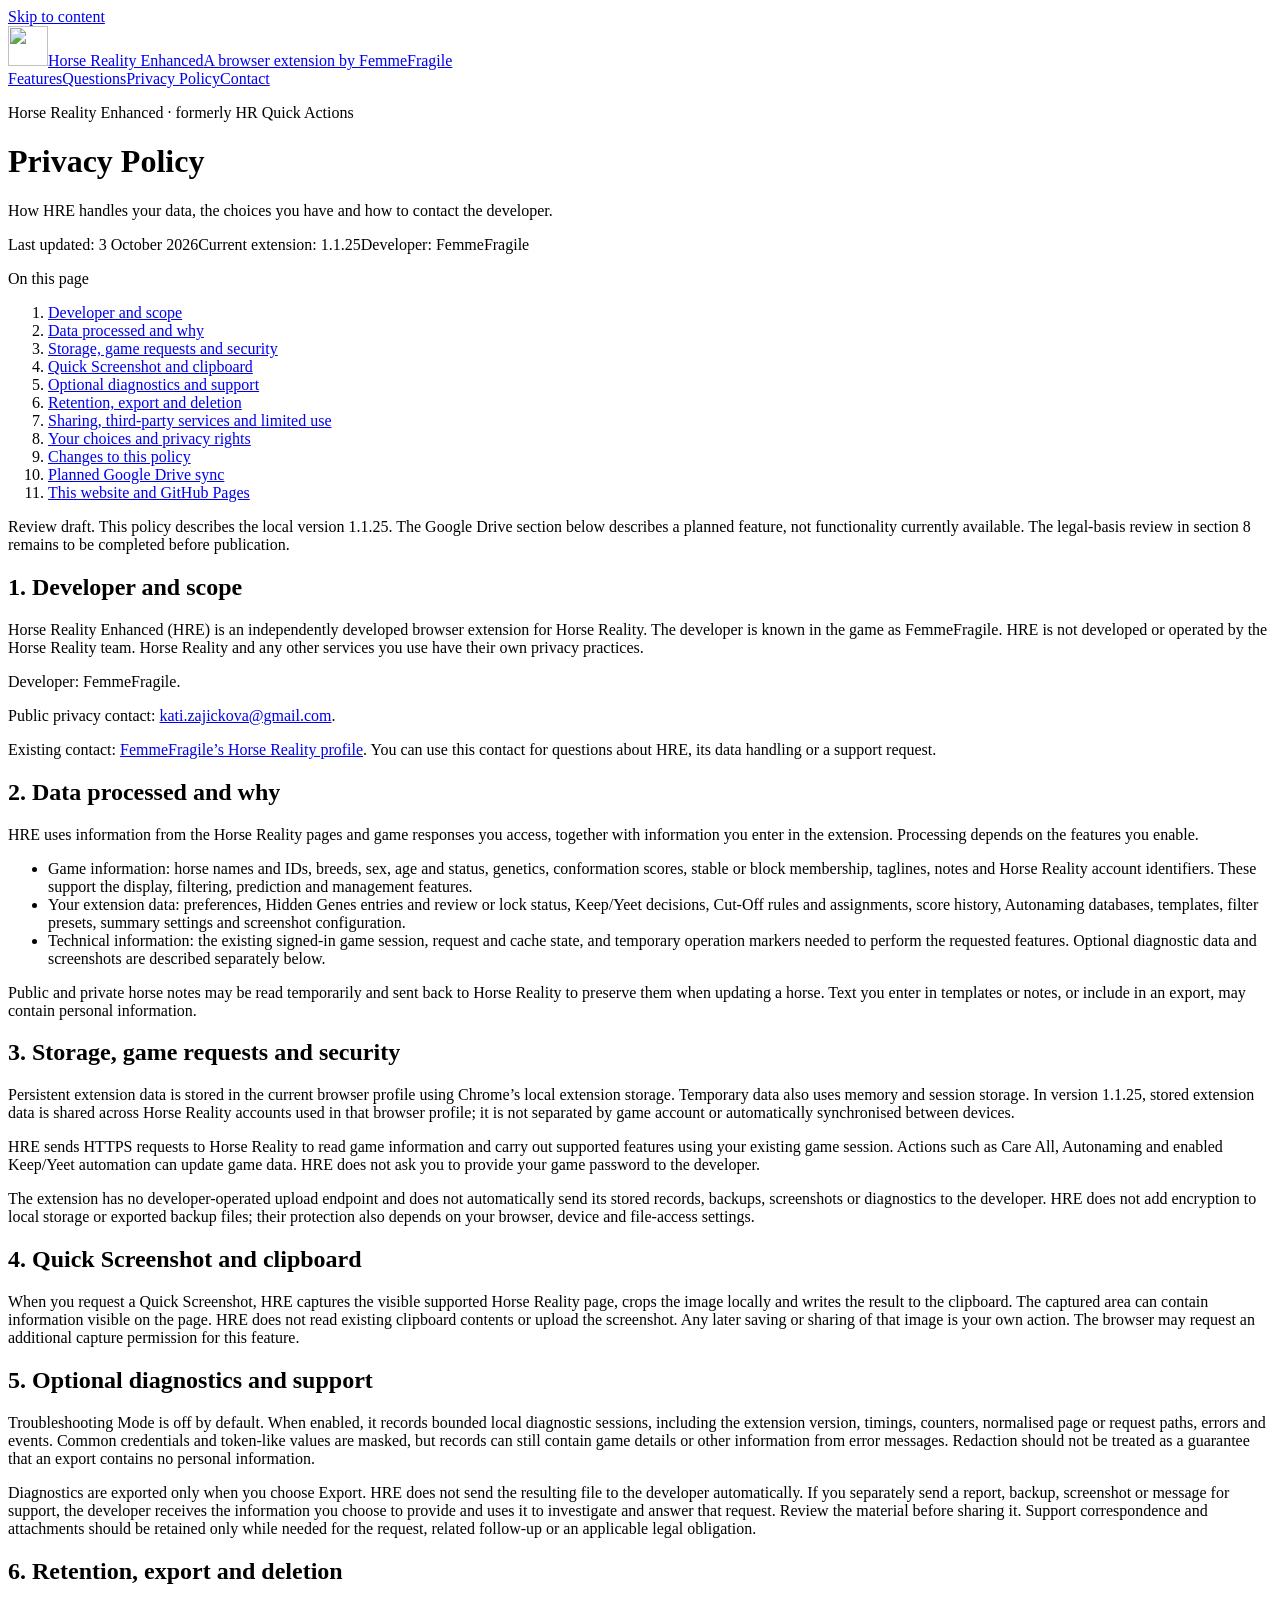
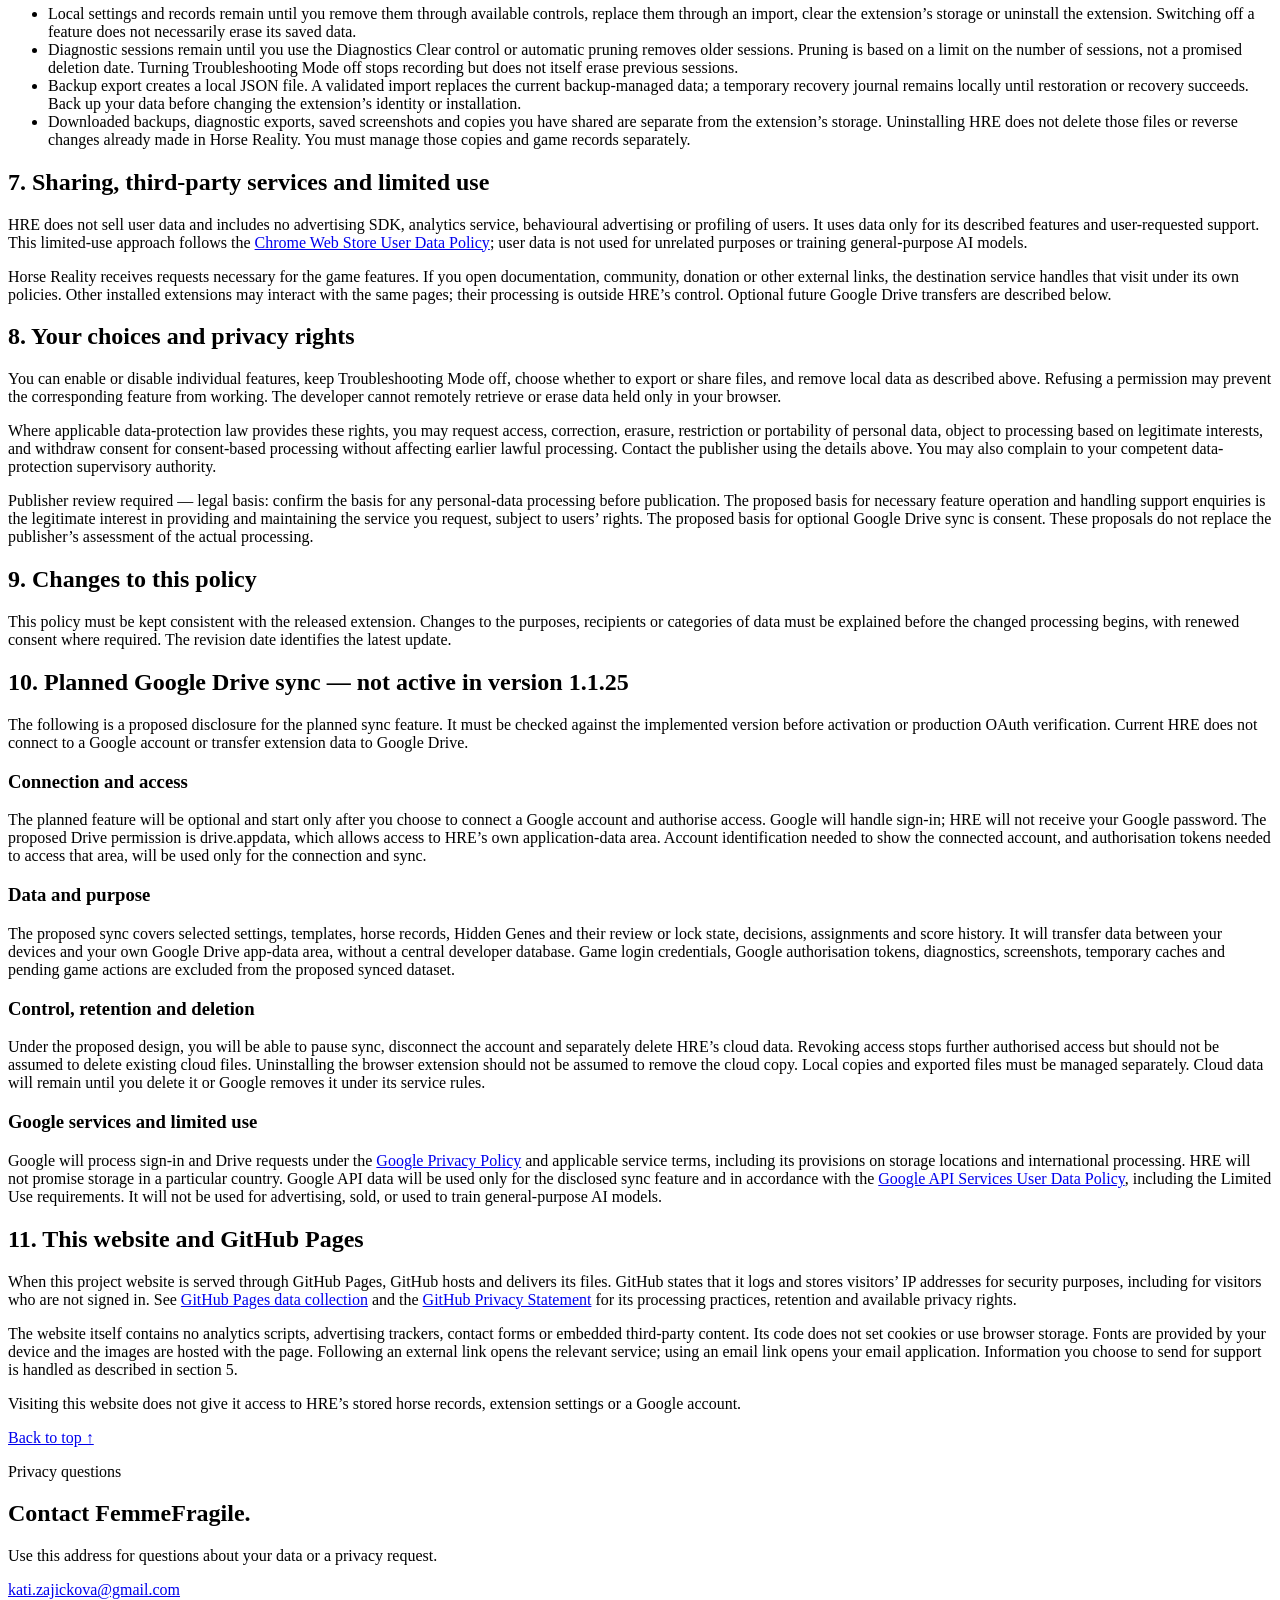
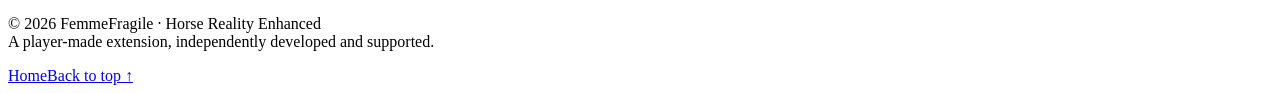
==== privacy.html @ e1de19bf "Publish Horse Reality Enhanced website" ====
<!doctype html>
<html lang="en">
<head>
  <meta charset="utf-8">
  <meta name="viewport" content="width=device-width, initial-scale=1">
  <meta name="description" content="Privacy Policy for Horse Reality Enhanced by FemmeFragile: local data, screenshots, diagnostics, deletion and planned optional Google Drive sync.">
  <meta name="theme-color" content="#14343e">
  <meta name="referrer" content="strict-origin-when-cross-origin">
  <meta http-equiv="Content-Security-Policy" content="default-src 'none'; style-src 'self'; img-src 'self'; script-src 'none'; base-uri 'self'; form-action 'none'">
  <title>Privacy Policy · Horse Reality Enhanced</title>
  <link rel="canonical" href="https://femmefragile.github.io/privacy.html">
  <link rel="icon" type="image/png" href="assets/hre-icon.png">
  <link rel="stylesheet" href="assets/styles.css">
</head>
<body id="top">
<a class="skip-link" href="#main">Skip to content</a>
<header class="site-header"><div class="container header-inner">
  <a class="brand" href="index.html" aria-label="Horse Reality Enhanced home"><img src="assets/hre-icon.png" width="40" height="40" alt=""><span><span class="brand-name">Horse Reality Enhanced</span><span class="brand-sub">A browser extension by FemmeFragile</span></span></a>
  <nav class="nav" aria-label="Main navigation"><a href="index.html#features">Features</a><a href="index.html#questions">Questions</a><a href="privacy.html" aria-current="page">Privacy Policy</a><a href="index.html#contact">Contact</a></nav>
</div></header>
<main class="container" id="main">
  <div class="page-intro"><p class="eyebrow">Horse Reality Enhanced · formerly HR Quick Actions</p><h1>Privacy Policy</h1><p class="lead">How HRE handles your data, the choices you have and how to contact the developer.</p><div class="policy-meta"><span>Last updated: <time datetime="2026-10-03">3 October 2026</time></span><span>Current extension: 1.1.25</span><span>Developer: FemmeFragile</span></div></div>
  <div class="policy-layout">
    <nav class="toc" aria-label="Privacy Policy contents"><p class="eyebrow">On this page</p><ol><li><a href="#developer">Developer and scope</a></li>
<li><a href="#data">Data processed and why</a></li>
<li><a href="#storage">Storage, game requests and security</a></li>
<li><a href="#screenshots">Quick Screenshot and clipboard</a></li>
<li><a href="#diagnostics">Optional diagnostics and support</a></li>
<li><a href="#deletion">Retention, export and deletion</a></li>
<li><a href="#sharing">Sharing, third-party services and limited use</a></li>
<li><a href="#rights">Your choices and privacy rights</a></li>
<li><a href="#changes">Changes to this policy</a></li>
<li><a href="#google-sync">Planned Google Drive sync</a></li>
<li><a href="#website">This website and GitHub Pages</a></li></ol></nav>
    <div class="policy-copy">
      <aside class="notice" aria-label="Policy status">Review draft. This policy describes the local version 1.1.25. The Google Drive section below describes a planned feature, not functionality currently available. The legal-basis review in section 8 remains to be completed before publication.</aside>
<section class="policy-section" id="developer" aria-labelledby="developer-title"><h2 id="developer-title">1. Developer and scope</h2>
<p>Horse Reality Enhanced (HRE) is an independently developed browser extension for Horse Reality. The developer is known in the game as FemmeFragile. HRE is not developed or operated by the Horse Reality team. Horse Reality and any other services you use have their own privacy practices.</p>
<p>Developer: FemmeFragile.</p>
<p>Public privacy contact: <a href="mailto:kati.zajickova@gmail.com">kati.zajickova@gmail.com</a>.</p>
<p>Existing contact: <a href="https://v2.horsereality.com/user/380761">FemmeFragile’s Horse Reality profile</a>. You can use this contact for questions about HRE, its data handling or a support request.</p>
</section>
<section class="policy-section" id="data" aria-labelledby="data-title"><h2 id="data-title">2. Data processed and why</h2>
<p>HRE uses information from the Horse Reality pages and game responses you access, together with information you enter in the extension. Processing depends on the features you enable.</p>
<ul>
<li>Game information: horse names and IDs, breeds, sex, age and status, genetics, conformation scores, stable or block membership, taglines, notes and Horse Reality account identifiers. These support the display, filtering, prediction and management features.</li>
<li>Your extension data: preferences, Hidden Genes entries and review or lock status, Keep/Yeet decisions, Cut-Off rules and assignments, score history, Autonaming databases, templates, filter presets, summary settings and screenshot configuration.</li>
<li>Technical information: the existing signed-in game session, request and cache state, and temporary operation markers needed to perform the requested features. Optional diagnostic data and screenshots are described separately below.</li>
</ul>
<p>Public and private horse notes may be read temporarily and sent back to Horse Reality to preserve them when updating a horse. Text you enter in templates or notes, or include in an export, may contain personal information.</p>
</section>
<section class="policy-section" id="storage" aria-labelledby="storage-title"><h2 id="storage-title">3. Storage, game requests and security</h2>
<p>Persistent extension data is stored in the current browser profile using Chrome’s local extension storage. Temporary data also uses memory and session storage. In version 1.1.25, stored extension data is shared across Horse Reality accounts used in that browser profile; it is not separated by game account or automatically synchronised between devices.</p>
<p>HRE sends HTTPS requests to Horse Reality to read game information and carry out supported features using your existing game session. Actions such as Care All, Autonaming and enabled Keep/Yeet automation can update game data. HRE does not ask you to provide your game password to the developer.</p>
<p>The extension has no developer-operated upload endpoint and does not automatically send its stored records, backups, screenshots or diagnostics to the developer. HRE does not add encryption to local storage or exported backup files; their protection also depends on your browser, device and file-access settings.</p>
</section>
<section class="policy-section" id="screenshots" aria-labelledby="screenshots-title"><h2 id="screenshots-title">4. Quick Screenshot and clipboard</h2>
<p>When you request a Quick Screenshot, HRE captures the visible supported Horse Reality page, crops the image locally and writes the result to the clipboard. The captured area can contain information visible on the page. HRE does not read existing clipboard contents or upload the screenshot. Any later saving or sharing of that image is your own action. The browser may request an additional capture permission for this feature.</p>
</section>
<section class="policy-section" id="diagnostics" aria-labelledby="diagnostics-title"><h2 id="diagnostics-title">5. Optional diagnostics and support</h2>
<p>Troubleshooting Mode is off by default. When enabled, it records bounded local diagnostic sessions, including the extension version, timings, counters, normalised page or request paths, errors and events. Common credentials and token-like values are masked, but records can still contain game details or other information from error messages. Redaction should not be treated as a guarantee that an export contains no personal information.</p>
<p>Diagnostics are exported only when you choose Export. HRE does not send the resulting file to the developer automatically. If you separately send a report, backup, screenshot or message for support, the developer receives the information you choose to provide and uses it to investigate and answer that request. Review the material before sharing it. Support correspondence and attachments should be retained only while needed for the request, related follow-up or an applicable legal obligation.</p>
</section>
<section class="policy-section" id="deletion" aria-labelledby="deletion-title"><h2 id="deletion-title">6. Retention, export and deletion</h2>
<ul>
<li>Local settings and records remain until you remove them through available controls, replace them through an import, clear the extension’s storage or uninstall the extension. Switching off a feature does not necessarily erase its saved data.</li>
<li>Diagnostic sessions remain until you use the Diagnostics Clear control or automatic pruning removes older sessions. Pruning is based on a limit on the number of sessions, not a promised deletion date. Turning Troubleshooting Mode off stops recording but does not itself erase previous sessions.</li>
<li>Backup export creates a local JSON file. A validated import replaces the current backup-managed data; a temporary recovery journal remains locally until restoration or recovery succeeds. Back up your data before changing the extension’s identity or installation.</li>
<li>Downloaded backups, diagnostic exports, saved screenshots and copies you have shared are separate from the extension’s storage. Uninstalling HRE does not delete those files or reverse changes already made in Horse Reality. You must manage those copies and game records separately.</li>
</ul>
</section>
<section class="policy-section" id="sharing" aria-labelledby="sharing-title"><h2 id="sharing-title">7. Sharing, third-party services and limited use</h2>
<p>HRE does not sell user data and includes no advertising SDK, analytics service, behavioural advertising or profiling of users. It uses data only for its described features and user-requested support. This limited-use approach follows the <a href="https://developer.chrome.com/docs/webstore/program-policies/limited-use">Chrome Web Store User Data Policy</a>; user data is not used for unrelated purposes or training general-purpose AI models.</p>
<p>Horse Reality receives requests necessary for the game features. If you open documentation, community, donation or other external links, the destination service handles that visit under its own policies. Other installed extensions may interact with the same pages; their processing is outside HRE’s control. Optional future Google Drive transfers are described below.</p>
</section>
<section class="policy-section" id="rights" aria-labelledby="rights-title"><h2 id="rights-title">8. Your choices and privacy rights</h2>
<p>You can enable or disable individual features, keep Troubleshooting Mode off, choose whether to export or share files, and remove local data as described above. Refusing a permission may prevent the corresponding feature from working. The developer cannot remotely retrieve or erase data held only in your browser.</p>
<p>Where applicable data-protection law provides these rights, you may request access, correction, erasure, restriction or portability of personal data, object to processing based on legitimate interests, and withdraw consent for consent-based processing without affecting earlier lawful processing. Contact the publisher using the details above. You may also complain to your competent data-protection supervisory authority.</p>
<p class="review-note">Publisher review required — legal basis: confirm the basis for any personal-data processing before publication. The proposed basis for necessary feature operation and handling support enquiries is the legitimate interest in providing and maintaining the service you request, subject to users’ rights. The proposed basis for optional Google Drive sync is consent. These proposals do not replace the publisher’s assessment of the actual processing.</p>
</section>
<section class="policy-section" id="changes" aria-labelledby="changes-title"><h2 id="changes-title">9. Changes to this policy</h2>
<p>This policy must be kept consistent with the released extension. Changes to the purposes, recipients or categories of data must be explained before the changed processing begins, with renewed consent where required. The revision date identifies the latest update.</p>
</section>
<section class="policy-section" id="google-sync" aria-labelledby="google-sync-title"><h2 id="google-sync-title">10. Planned Google Drive sync — not active in version 1.1.25</h2>
<p>The following is a proposed disclosure for the planned sync feature. It must be checked against the implemented version before activation or production OAuth verification. Current HRE does not connect to a Google account or transfer extension data to Google Drive.</p>
<h3>Connection and access</h3>
<p>The planned feature will be optional and start only after you choose to connect a Google account and authorise access. Google will handle sign-in; HRE will not receive your Google password. The proposed Drive permission is drive.appdata, which allows access to HRE’s own application-data area. Account identification needed to show the connected account, and authorisation tokens needed to access that area, will be used only for the connection and sync.</p>
<h3>Data and purpose</h3>
<p>The proposed sync covers selected settings, templates, horse records, Hidden Genes and their review or lock state, decisions, assignments and score history. It will transfer data between your devices and your own Google Drive app-data area, without a central developer database. Game login credentials, Google authorisation tokens, diagnostics, screenshots, temporary caches and pending game actions are excluded from the proposed synced dataset.</p>
<h3>Control, retention and deletion</h3>
<p>Under the proposed design, you will be able to pause sync, disconnect the account and separately delete HRE’s cloud data. Revoking access stops further authorised access but should not be assumed to delete existing cloud files. Uninstalling the browser extension should not be assumed to remove the cloud copy. Local copies and exported files must be managed separately. Cloud data will remain until you delete it or Google removes it under its service rules.</p>
<h3>Google services and limited use</h3>
<p>Google will process sign-in and Drive requests under the <a href="https://policies.google.com/privacy">Google Privacy Policy</a> and applicable service terms, including its provisions on storage locations and international processing. HRE will not promise storage in a particular country. Google API data will be used only for the disclosed sync feature and in accordance with the <a href="https://developers.google.com/terms/api-services-user-data-policy">Google API Services User Data Policy</a>, including the Limited Use requirements. It will not be used for advertising, sold, or used to train general-purpose AI models.</p>
</section>
<section class="policy-section" id="website" aria-labelledby="website-title">
<h2 id="website-title">11. This website and GitHub Pages</h2>
<p>When this project website is served through GitHub Pages, GitHub hosts and delivers its files. GitHub states that it logs and stores visitors’ IP addresses for security purposes, including for visitors who are not signed in. See <a href="https://docs.github.com/en/pages/getting-started-with-github-pages/what-is-github-pages#data-collection">GitHub Pages data collection</a> and the <a href="https://docs.github.com/en/site-policy/privacy-policies/github-general-privacy-statement">GitHub Privacy Statement</a> for its processing practices, retention and available privacy rights.</p>
<p>The website itself contains no analytics scripts, advertising trackers, contact forms or embedded third-party content. Its code does not set cookies or use browser storage. Fonts are provided by your device and the images are hosted with the page. Following an external link opens the relevant service; using an email link opens your email application. Information you choose to send for support is handled as described in section 5.</p>
<p>Visiting this website does not give it access to HRE’s stored horse records, extension settings or a Google account.</p>
</section>
      <a class="back-link" href="#top">Back to top ↑</a>
    </div>
  </div>
</main>
<section class="contact-band" aria-labelledby="privacy-contact-title"><div class="container contact-inner"><div><p class="eyebrow">Privacy questions</p><h2 id="privacy-contact-title">Contact FemmeFragile.</h2><p>Use this address for questions about your data or a privacy request.</p></div><a class="email-link" href="mailto:kati.zajickova@gmail.com">kati.zajickova@gmail.com</a></div></section>
<footer class="site-footer"><div class="container footer-inner"><p>© 2026 FemmeFragile · Horse Reality Enhanced<br>A player-made extension, independently developed and supported.</p><nav class="footer-links" aria-label="Footer navigation"><a href="index.html">Home</a><a href="#top">Back to top ↑</a></nav></div></footer>
</body>
</html>
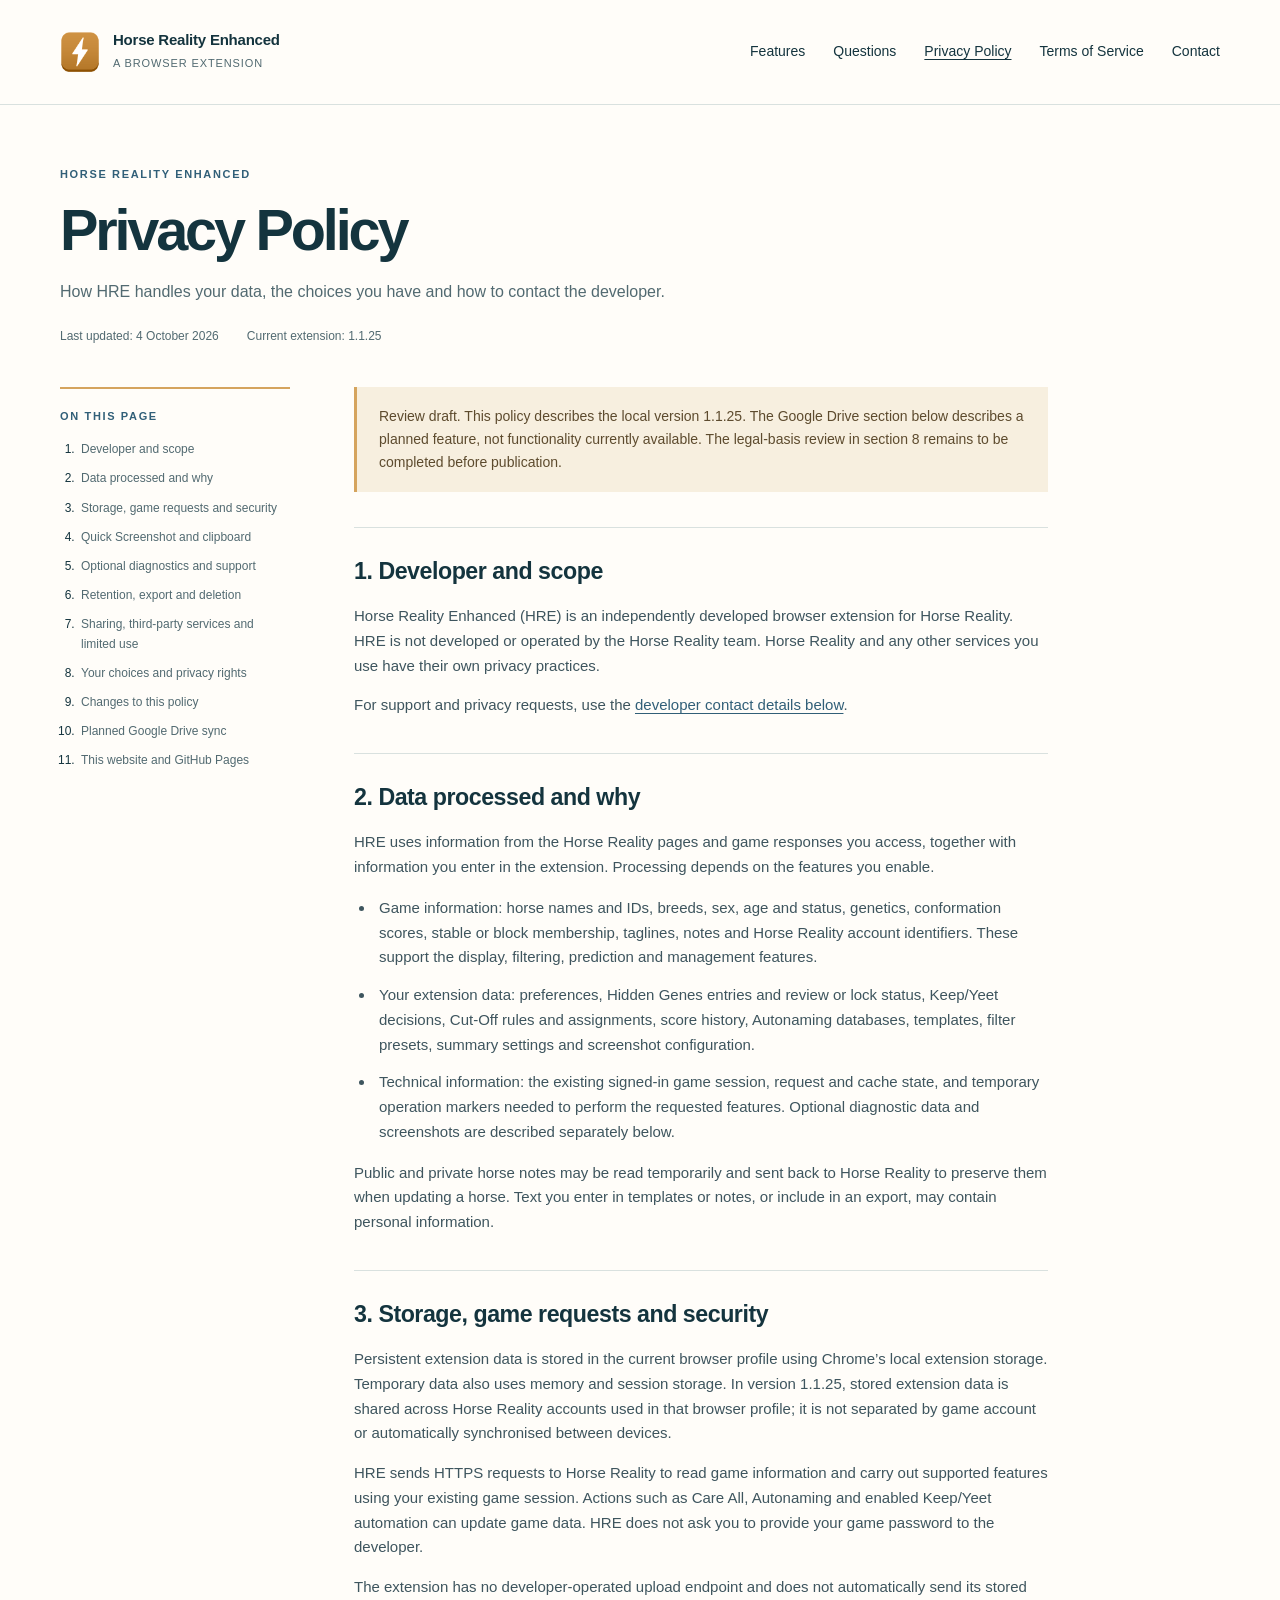
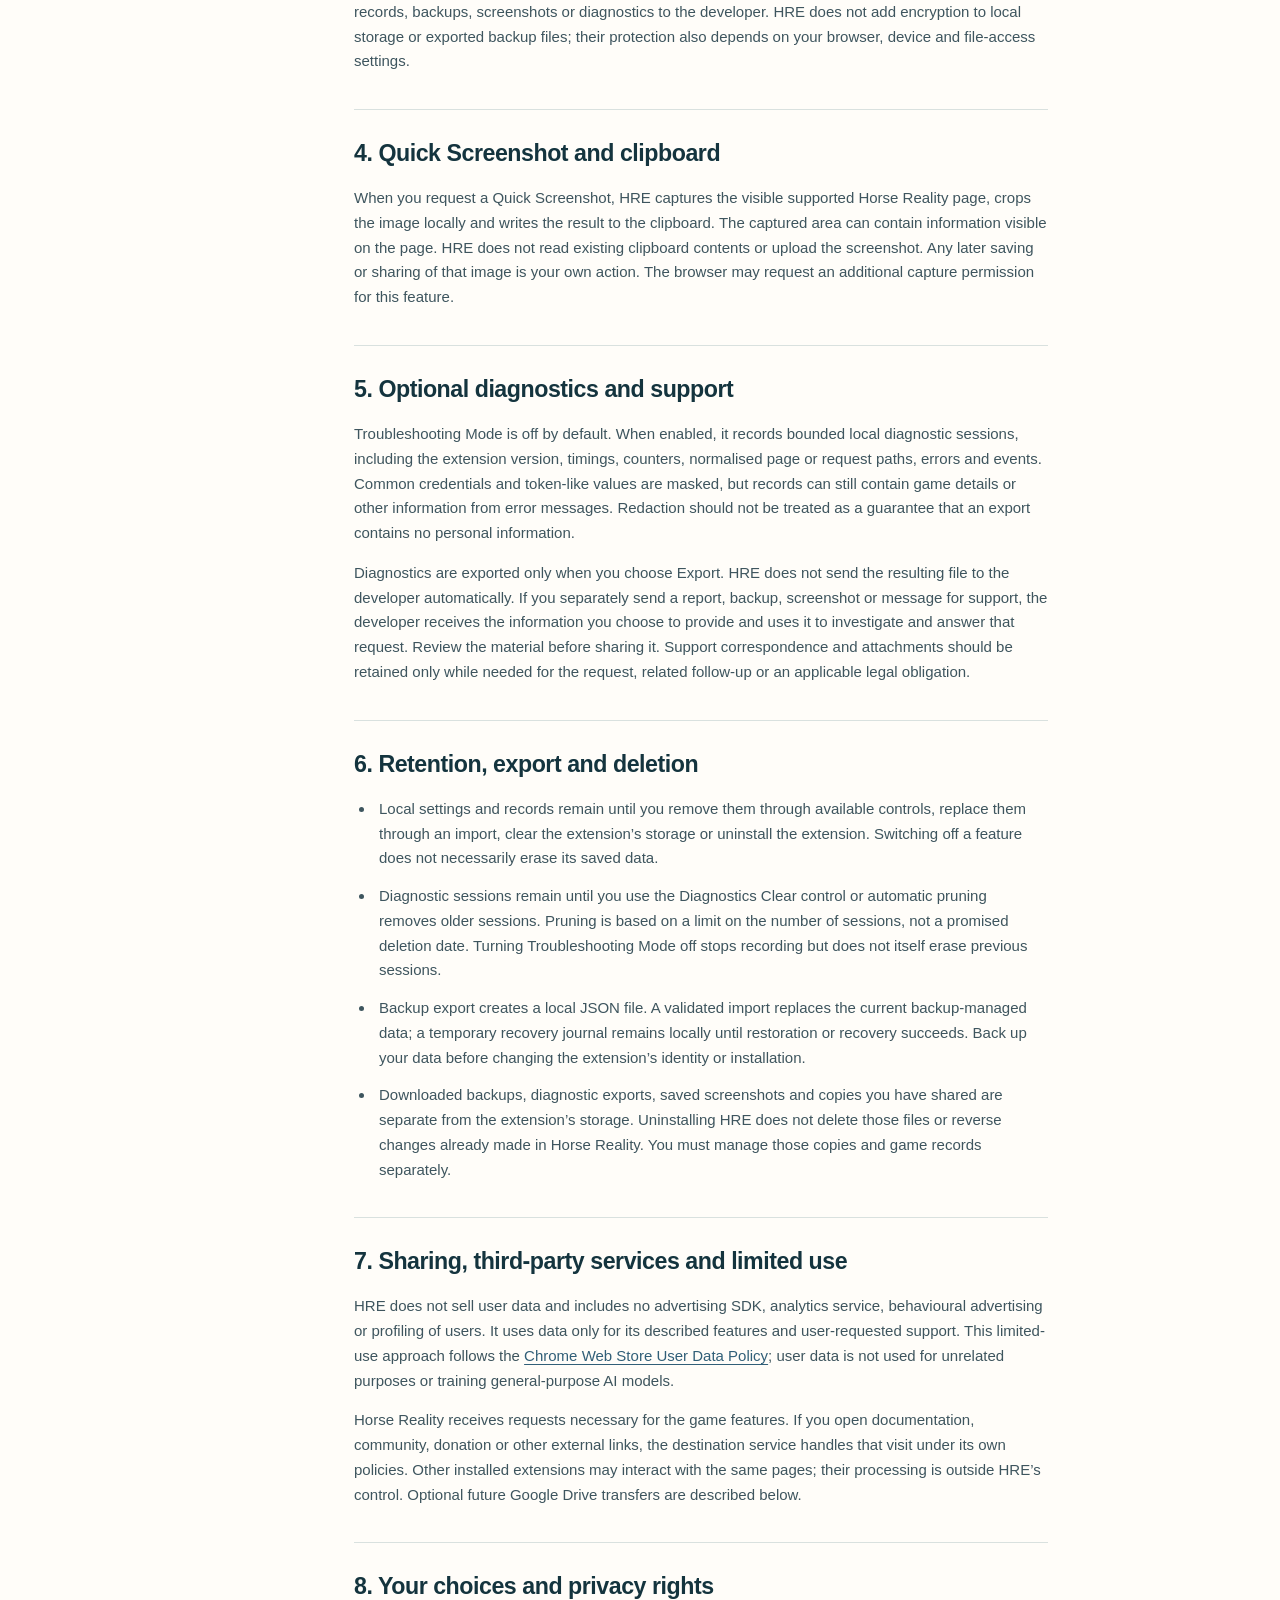
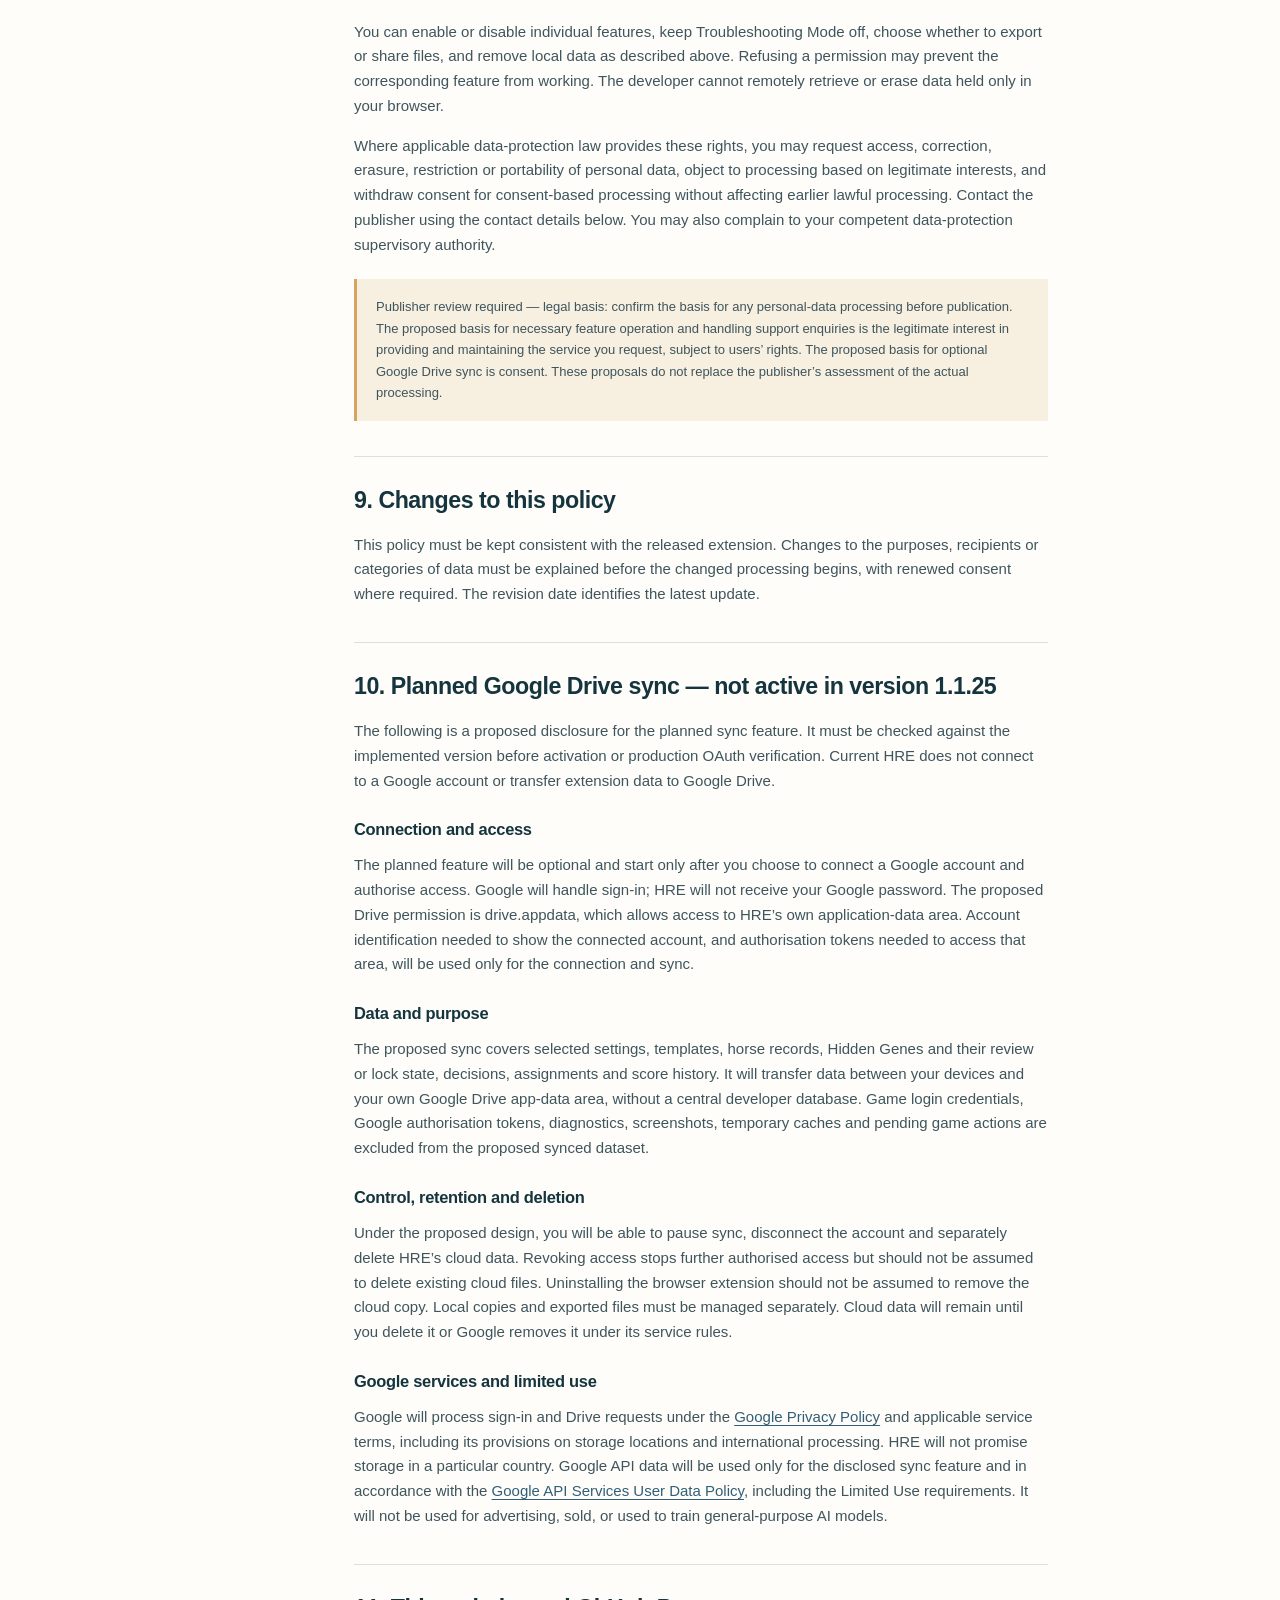
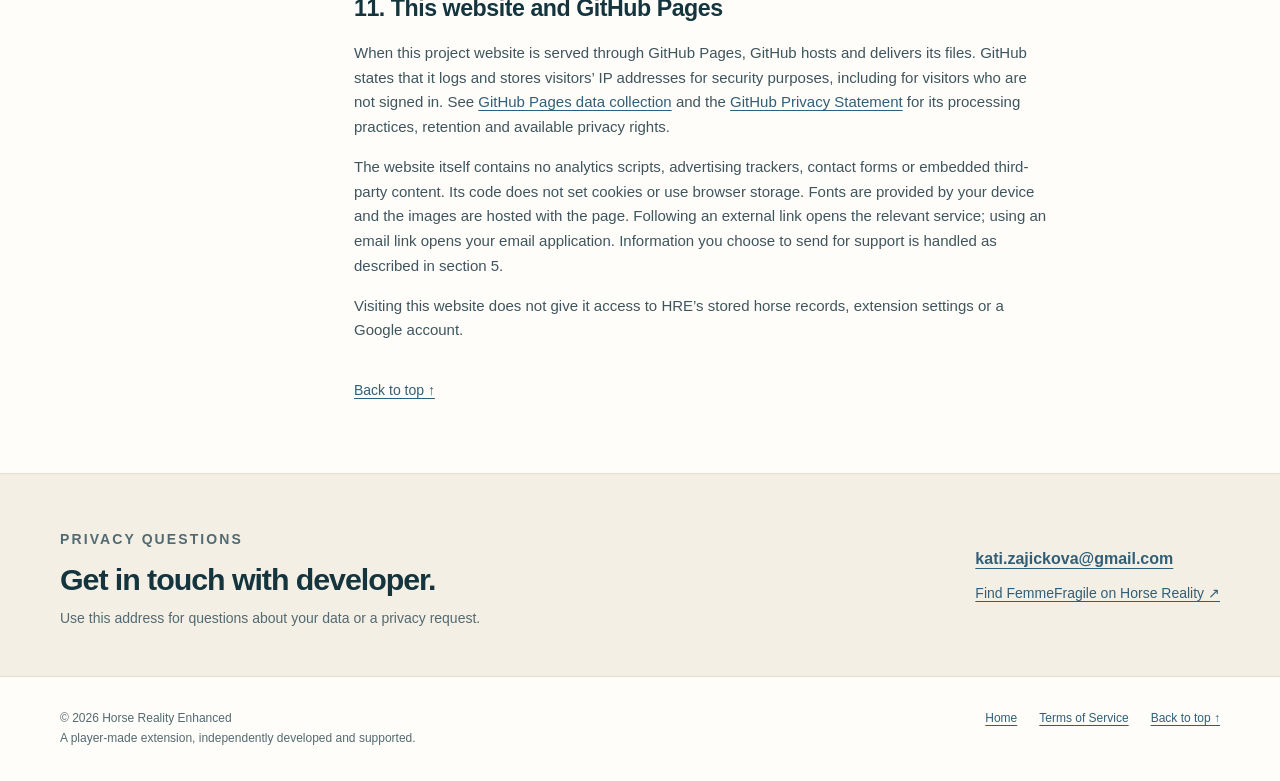
==== commit da68372e: "Add Terms of Service and simplify website attribution" ====
--- a/privacy.html
+++ b/privacy.html
@@ -3,7 +3,7 @@
 <head>
   <meta charset="utf-8">
   <meta name="viewport" content="width=device-width, initial-scale=1">
-  <meta name="description" content="Privacy Policy for Horse Reality Enhanced by FemmeFragile: local data, screenshots, diagnostics, deletion and planned optional Google Drive sync.">
+  <meta name="description" content="Privacy Policy for Horse Reality Enhanced: local data, screenshots, diagnostics, deletion and planned optional Google Drive sync.">
   <meta name="theme-color" content="#14343e">
   <meta name="referrer" content="strict-origin-when-cross-origin">
   <meta http-equiv="Content-Security-Policy" content="default-src 'none'; style-src 'self'; img-src 'self'; script-src 'none'; base-uri 'self'; form-action 'none'">
@@ -15,11 +15,11 @@
 <body id="top">
 <a class="skip-link" href="#main">Skip to content</a>
 <header class="site-header"><div class="container header-inner">
-  <a class="brand" href="index.html" aria-label="Horse Reality Enhanced home"><img src="assets/hre-icon.png" width="40" height="40" alt=""><span><span class="brand-name">Horse Reality Enhanced</span><span class="brand-sub">A browser extension by FemmeFragile</span></span></a>
-  <nav class="nav" aria-label="Main navigation"><a href="index.html#features">Features</a><a href="index.html#questions">Questions</a><a href="privacy.html" aria-current="page">Privacy Policy</a><a href="index.html#contact">Contact</a></nav>
+  <a class="brand" href="index.html" aria-label="Horse Reality Enhanced home"><img src="assets/hre-icon.png" width="40" height="40" alt=""><span><span class="brand-name">Horse Reality Enhanced</span><span class="brand-sub">A browser extension</span></span></a>
+  <nav class="nav" aria-label="Main navigation"><a href="index.html#features">Features</a><a href="index.html#questions">Questions</a><a href="privacy.html" aria-current="page">Privacy Policy</a><a href="terms.html">Terms of Service</a><a href="index.html#contact">Contact</a></nav>
 </div></header>
 <main class="container" id="main">
-  <div class="page-intro"><p class="eyebrow">Horse Reality Enhanced · formerly HR Quick Actions</p><h1>Privacy Policy</h1><p class="lead">How HRE handles your data, the choices you have and how to contact the developer.</p><div class="policy-meta"><span>Last updated: <time datetime="2026-10-03">3 October 2026</time></span><span>Current extension: 1.1.25</span><span>Developer: FemmeFragile</span></div></div>
+  <div class="page-intro"><p class="eyebrow">Horse Reality Enhanced</p><h1>Privacy Policy</h1><p class="lead">How HRE handles your data, the choices you have and how to contact the developer.</p><div class="policy-meta"><span>Last updated: <time datetime="2026-10-04">4 October 2026</time></span><span>Current extension: 1.1.25</span></div></div>
   <div class="policy-layout">
     <nav class="toc" aria-label="Privacy Policy contents"><p class="eyebrow">On this page</p><ol><li><a href="#developer">Developer and scope</a></li>
 <li><a href="#data">Data processed and why</a></li>
@@ -35,10 +35,8 @@
     <div class="policy-copy">
       <aside class="notice" aria-label="Policy status">Review draft. This policy describes the local version 1.1.25. The Google Drive section below describes a planned feature, not functionality currently available. The legal-basis review in section 8 remains to be completed before publication.</aside>
 <section class="policy-section" id="developer" aria-labelledby="developer-title"><h2 id="developer-title">1. Developer and scope</h2>
-<p>Horse Reality Enhanced (HRE) is an independently developed browser extension for Horse Reality. The developer is known in the game as FemmeFragile. HRE is not developed or operated by the Horse Reality team. Horse Reality and any other services you use have their own privacy practices.</p>
-<p>Developer: FemmeFragile.</p>
-<p>Public privacy contact: <a href="mailto:kati.zajickova@gmail.com">kati.zajickova@gmail.com</a>.</p>
-<p>Existing contact: <a href="https://v2.horsereality.com/user/380761">FemmeFragile’s Horse Reality profile</a>. You can use this contact for questions about HRE, its data handling or a support request.</p>
+<p>Horse Reality Enhanced (HRE) is an independently developed browser extension for Horse Reality. HRE is not developed or operated by the Horse Reality team. Horse Reality and any other services you use have their own privacy practices.</p>
+<p>For support and privacy requests, use the <a href="#contact">developer contact details below</a>.</p>
 </section>
 <section class="policy-section" id="data" aria-labelledby="data-title"><h2 id="data-title">2. Data processed and why</h2>
 <p>HRE uses information from the Horse Reality pages and game responses you access, together with information you enter in the extension. Processing depends on the features you enable.</p>
@@ -75,7 +73,7 @@
 </section>
 <section class="policy-section" id="rights" aria-labelledby="rights-title"><h2 id="rights-title">8. Your choices and privacy rights</h2>
 <p>You can enable or disable individual features, keep Troubleshooting Mode off, choose whether to export or share files, and remove local data as described above. Refusing a permission may prevent the corresponding feature from working. The developer cannot remotely retrieve or erase data held only in your browser.</p>
-<p>Where applicable data-protection law provides these rights, you may request access, correction, erasure, restriction or portability of personal data, object to processing based on legitimate interests, and withdraw consent for consent-based processing without affecting earlier lawful processing. Contact the publisher using the details above. You may also complain to your competent data-protection supervisory authority.</p>
+<p>Where applicable data-protection law provides these rights, you may request access, correction, erasure, restriction or portability of personal data, object to processing based on legitimate interests, and withdraw consent for consent-based processing without affecting earlier lawful processing. Contact the publisher using the contact details below. You may also complain to your competent data-protection supervisory authority.</p>
 <p class="review-note">Publisher review required — legal basis: confirm the basis for any personal-data processing before publication. The proposed basis for necessary feature operation and handling support enquiries is the legitimate interest in providing and maintaining the service you request, subject to users’ rights. The proposed basis for optional Google Drive sync is consent. These proposals do not replace the publisher’s assessment of the actual processing.</p>
 </section>
 <section class="policy-section" id="changes" aria-labelledby="changes-title"><h2 id="changes-title">9. Changes to this policy</h2>
@@ -102,7 +100,7 @@
     </div>
   </div>
 </main>
-<section class="contact-band" aria-labelledby="privacy-contact-title"><div class="container contact-inner"><div><p class="eyebrow">Privacy questions</p><h2 id="privacy-contact-title">Contact FemmeFragile.</h2><p>Use this address for questions about your data or a privacy request.</p></div><a class="email-link" href="mailto:kati.zajickova@gmail.com">kati.zajickova@gmail.com</a></div></section>
-<footer class="site-footer"><div class="container footer-inner"><p>© 2026 FemmeFragile · Horse Reality Enhanced<br>A player-made extension, independently developed and supported.</p><nav class="footer-links" aria-label="Footer navigation"><a href="index.html">Home</a><a href="#top">Back to top ↑</a></nav></div></footer>
+<section class="contact-band" id="contact" aria-labelledby="privacy-contact-title"><div class="container contact-inner"><div><p class="eyebrow">Privacy questions</p><h2 id="privacy-contact-title">Get in touch with developer.</h2><p>Use this address for questions about your data or a privacy request.</p></div><div><a class="email-link" href="mailto:kati.zajickova@gmail.com">kati.zajickova@gmail.com</a><p><a href="https://v2.horsereality.com/user/380761">Find FemmeFragile on Horse Reality ↗</a></p></div></div></section>
+<footer class="site-footer"><div class="container footer-inner"><p>© 2026 Horse Reality Enhanced<br>A player-made extension, independently developed and supported.</p><nav class="footer-links" aria-label="Footer navigation"><a href="index.html">Home</a><a href="terms.html">Terms of Service</a><a href="#top">Back to top ↑</a></nav></div></footer>
 </body>
 </html>
--- a/assets/styles.css
+++ b/assets/styles.css
@@ -0,0 +1,180 @@
+:root {
+  --ink: #14343e;
+  --muted: #526a71;
+  --paper: #fffdf9;
+  --white: #ffffff;
+  --line: #d9e1df;
+  --blue: #315f78;
+  --gold: #d5a45e;
+  --pale: #f4efe5;
+  --soft: #edf3f2;
+  --radius: 8px;
+  color-scheme: light;
+  font-family: -apple-system, BlinkMacSystemFont, "Segoe UI", Arial, sans-serif;
+  color: var(--ink);
+  background: var(--paper);
+  font-synthesis: none;
+}
+* { box-sizing: border-box; }
+html { scroll-behavior: smooth; scroll-padding-top: 28px; }
+body { margin: 0; font-size: 16px; line-height: 1.65; }
+img { display: block; max-width: 100%; height: auto; }
+a { color: var(--blue); text-underline-offset: .22em; }
+a:hover { text-decoration-thickness: 2px; }
+a:focus-visible, summary:focus-visible { outline: 3px solid var(--blue); outline-offset: 5px; border-radius: 2px; }
+::selection { background: #efd6ae; color: var(--ink); }
+h1, h2, h3, p, figure { margin: 0; }
+h1, h2, h3 { line-height: 1.15; font-weight: 650; }
+h1 { font-size: clamp(2.65rem, 5.4vw, 4.6rem); letter-spacing: -.055em; }
+h2 { font-size: clamp(1.9rem, 3vw, 2.65rem); letter-spacing: -.035em; }
+h3 { font-size: 1.18rem; letter-spacing: -.018em; }
+p + p { margin-top: 1em; }
+section { scroll-margin-top: 24px; }
+.container { width: min(1160px, calc(100% - 96px)); margin-inline: auto; }
+.skip-link { position: absolute; left: 20px; top: -90px; padding: 10px 18px; background: var(--ink); color: white; z-index: 100; }
+.skip-link:focus { top: 15px; }
+.site-header { border-bottom: 1px solid var(--line); }
+.header-inner { display: flex; align-items: center; justify-content: space-between; gap: 32px; min-height: 104px; }
+.brand { display: flex; align-items: center; gap: 13px; text-decoration: none; color: var(--ink); flex-shrink: 0; }
+.brand img { width: 40px; height: 40px; }
+.brand-name { display: block; font-weight: 750; font-size: 15px; line-height: 1.2; letter-spacing: -.015em; }
+.brand-sub { display: block; font-size: 11px; color: var(--muted); letter-spacing: .08em; text-transform: uppercase; margin-top: 5px; }
+.nav { display: flex; align-items: center; gap: 28px; flex-wrap: wrap; font-size: 14px; }
+.nav a { color: var(--ink); text-decoration: none; padding-block: 9px; }
+.nav a:hover, .nav a[aria-current="page"] { text-decoration: underline; }
+.eyebrow { font-size: 11px; line-height: 1.4; font-weight: 750; text-transform: uppercase; letter-spacing: .15em; color: var(--blue); }
+.hero { display: grid; grid-template-columns: 1.1fr 1fr; align-items: center; gap: 64px; padding-block: 88px 72px; }
+.hero h1 { margin-top: 22px; max-width: 10ch; }
+.hero h1 span { color: var(--blue); }
+.hero .lead { margin-top: 24px; max-width: 48ch; font-size: 17px; color: var(--muted); }
+.actions { display: flex; flex-wrap: wrap; align-items: center; gap: 16px 24px; margin-top: 30px; }
+.button { display: inline-flex; align-items: center; justify-content: center; gap: 18px; border: 1px solid var(--ink); border-radius: 4px; padding: 12px 19px; color: white; background: var(--ink); text-decoration: none; font-size: 14px; font-weight: 650; min-height: 48px; }
+.button:hover { background: var(--blue); border-color: var(--blue); text-decoration: none; }
+.text-link { font-size: 14px; font-weight: 650; }
+.release-note { display: flex; align-items: baseline; gap: 8px; margin-top: 25px; font-size: 12px; color: var(--muted); }
+.release-note::before { content: ""; display: inline-block; width: 6px; height: 6px; border-radius: 50%; background: #a4722c; flex-shrink: 0; }
+.hero-panel { background: var(--ink); color: var(--paper); padding: 36px; border-radius: var(--radius); position: relative; border-top: 4px solid var(--gold); }
+.hero-panel .eyebrow { color: #e8bf83; }
+.hero-panel h2 { margin-top: 18px; font-size: 1.95rem; max-width: 22ch; }
+.panel-list { margin: 30px 0 0; padding: 0; list-style: none; }
+.panel-list li { display: grid; grid-template-columns: 28px 1fr; gap: 15px; padding-block: 17px; border-top: 1px solid #45616a; }
+.panel-list li:last-child { padding-bottom: 0; }
+.panel-number { font-size: 11px; color: #e8bf83; padding-top: 4px; }
+.panel-list strong { display: block; font-size: 15px; font-weight: 600; }
+.panel-list p { font-size: 13px; line-height: 1.5; color: #cbd9dc; margin-top: 4px; }
+.principles { display: flex; flex-wrap: wrap; align-items: center; justify-content: space-between; gap: 15px 25px; padding-block: 24px; border-block: 1px solid var(--line); color: var(--muted); font-size: 13px; }
+.principles strong { color: var(--ink); font-weight: 650; }
+.section { padding-block: 80px; }
+.section-head { display: grid; grid-template-columns: 1.1fr 1fr; align-items: end; gap: 64px; margin-bottom: 35px; }
+.section-head h2 { margin-top: 15px; max-width: 18ch; }
+.section-head > p { color: var(--muted); font-size: 15px; max-width: 47ch; }
+.feature-grid { display: grid; grid-template-columns: repeat(3, minmax(0, 1fr)); gap: 0 30px; }
+.feature { padding: 28px 0; border-top: 1px solid var(--line); }
+.feature-number { font-size: 11px; letter-spacing: .1em; color: #826031; margin-bottom: 18px; }
+.feature p { color: var(--muted); font-size: 14px; margin-top: 13px; }
+.preview { border: 1px solid var(--line); border-radius: var(--radius); overflow: hidden; background: var(--white); margin-top: 16px; }
+.preview a { display: block; }
+.preview a:focus-visible { outline-offset: -4px; }
+.preview figcaption { display: flex; justify-content: space-between; gap: 15px; padding: 15px 20px; font-size: 12px; color: var(--muted); border-top: 1px solid var(--line); }
+.privacy-band { background: var(--soft); border-block: 1px solid var(--line); }
+.two-column { display: grid; grid-template-columns: 1.1fr 1fr; gap: 64px; align-items: start; }
+.two-column h2 { margin-top: 15px; max-width: 17ch; }
+.two-column .body-copy { margin-top: 23px; color: var(--muted); font-size: 15px; max-width: 47ch; }
+.sync-note { border-left: 3px solid var(--gold); padding: 5px 0 5px 26px; }
+.badge { display: inline-block; border: 1px solid #ae8952; border-radius: 3px; padding: 3px 8px; font-size: 10px; font-weight: 750; letter-spacing: .08em; text-transform: uppercase; color: #795321; }
+.sync-note h3 { font-size: 1.5rem; margin-top: 17px; }
+.sync-note p { margin-top: 15px; font-size: 14px; color: var(--muted); }
+.faq { border-top: 1px solid var(--line); }
+details { border-bottom: 1px solid var(--line); }
+summary { cursor: pointer; padding: 21px 4px; font-weight: 600; font-size: 16px; }
+summary::marker { color: #9a6b2d; }
+details p { padding: 0 25px 22px; max-width: 80ch; color: var(--muted); font-size: 15px; }
+.contact-band { background: var(--pale); padding-block: 46px; border-block: 1px solid #e7ddcc; }
+.contact-inner { display: flex; justify-content: space-between; align-items: center; gap: 32px; }
+.contact-inner h2 { font-size: 1.9rem; margin-top: 12px; }
+.contact-inner p { color: var(--muted); margin-top: 10px; font-size: 14px; }
+.email-link { overflow-wrap: anywhere; font-weight: 600; }
+.site-footer { padding-block: 32px; }
+.footer-inner { display: flex; justify-content: space-between; gap: 20px; align-items: flex-start; font-size: 12px; color: var(--muted); }
+.footer-inner p { max-width: 60ch; }
+.footer-links { display: flex; gap: 22px; flex-wrap: wrap; }
+.page-intro { padding-block: 62px 40px; }
+.page-intro h1 { margin-top: 15px; font-size: clamp(2.5rem, 4.5vw, 3.75rem); }
+.page-intro .lead { color: var(--muted); margin-top: 15px; max-width: 70ch; }
+.policy-meta { display: flex; flex-wrap: wrap; gap: 10px 28px; font-size: 12px; color: var(--muted); margin-top: 22px; }
+.policy-layout { display: grid; grid-template-columns: 230px minmax(0, 1fr); gap: 64px; padding-bottom: 70px; }
+.toc { position: sticky; top: 28px; align-self: start; border-top: 2px solid var(--gold); padding-top: 20px; }
+.toc ol { padding-left: 18px; margin: 16px 0 0; font-size: 12px; line-height: 1.6; }
+.toc li { margin-bottom: 10px; padding-left: 3px; }
+.toc a { text-decoration: none; color: var(--muted); }
+.toc a:hover { text-decoration: underline; color: var(--blue); }
+.policy-copy { min-width: 0; max-width: 78ch; }
+.notice { background: #f7efdf; border-left: 3px solid var(--gold); padding: 18px 22px; font-size: 14px; color: #5d4b2e; margin-bottom: 35px; }
+.notice strong { color: #584326; }
+.policy-section { border-top: 1px solid var(--line); padding-top: 28px; margin-top: 35px; }
+.policy-section h2 { font-size: 1.45rem; line-height: 1.3; letter-spacing: -.02em; margin-bottom: 18px; }
+.policy-section h3 { margin: 25px 0 12px; font-size: 1.03rem; line-height: 1.4; }
+.policy-section p, .policy-section li { font-size: 15px; color: #3e555e; overflow-wrap: anywhere; }
+.policy-section ul { padding-left: 21px; }
+.policy-section li { padding-left: 4px; margin-bottom: 13px; }
+.policy-section a { overflow-wrap: anywhere; }
+.policy-section .review-note { background: #f7efdf; border-left: 3px solid var(--gold); padding: 17px 19px; font-size: 13px; margin-top: 22px; }
+.back-link { margin-top: 36px; display: inline-block; font-size: 14px; }
+@media (max-width: 900px) {
+  .container { width: min(100% - 56px, 1160px); }
+  .hero, .section-head, .two-column { gap: 32px; }
+  .hero { padding-block: 58px; }
+  .hero-panel { padding: 28px; }
+  .policy-layout { grid-template-columns: 185px minmax(0, 1fr); gap: 35px; }
+  .nav { gap: 18px; }
+}
+@media (max-width: 680px) {
+  .container { width: calc(100% - 40px); }
+  .header-inner { flex-direction: column; align-items: flex-start; gap: 13px; padding-block: 21px 14px; }
+  .brand img { width: 35px; height: 35px; }
+  .nav { gap: 8px 23px; font-size: 13px; }
+  .hero, .section-head, .two-column { grid-template-columns: 1fr; gap: 30px; }
+  .hero { padding-block: 43px 36px; }
+  .hero h1 { max-width: 11ch; }
+  .hero .lead { font-size: 16px; }
+  .hero-panel { margin-top: 5px; padding: 27px; }
+  .hero-panel h2 { max-width: none; font-size: 1.8rem; }
+  .panel-list { margin-top: 22px; }
+  .principles { justify-content: flex-start; font-size: 12px; }
+  .section { padding-block: 49px; }
+  .feature-grid { grid-template-columns: repeat(2, minmax(0, 1fr)); gap: 0 22px; }
+  .feature { padding-block: 24px; }
+  .feature h3 { font-size: 1.08rem; }
+  .preview figcaption { flex-direction: column; gap: 2px; font-size: 11px; }
+  .contact-inner { flex-direction: column; align-items: flex-start; gap: 20px; }
+  .footer-inner { flex-direction: column; }
+  .page-intro { padding-block: 42px 30px; }
+  .policy-layout { grid-template-columns: 1fr; gap: 28px; padding-bottom: 45px; }
+  .toc { position: static; }
+  .toc ol { columns: 2; column-gap: 30px; }
+  .toc li { break-inside: avoid; }
+  .notice { padding: 17px; }
+  .policy-section { margin-top: 30px; }
+}
+@media (max-width: 390px) {
+  .feature-grid { grid-template-columns: 1fr; }
+  .toc ol { columns: 1; }
+  .hero-panel { padding: 23px; }
+  .nav { gap: 8px 17px; }
+}
+@media (prefers-reduced-motion: reduce) { html { scroll-behavior: auto; } }
+@media print {
+  :root { background: white; color: black; }
+  body { font-size: 11pt; }
+  .container { width: 100%; }
+  .nav, .skip-link, .toc, .contact-band, .site-footer, .back-link { display: none; }
+  .header-inner { min-height: 65px; }
+  .page-intro { padding: 24px 0; }
+  .page-intro h1 { font-size: 28pt; }
+  .policy-layout { display: block; }
+  .policy-copy { max-width: none; }
+  .policy-section { margin-top: 20px; padding-top: 18px; }
+  .policy-section h2, .policy-section h3 { break-after: avoid; }
+  .policy-section p, .policy-section li { font-size: 10pt; orphans: 3; widows: 3; }
+  a { color: inherit; }
+}
